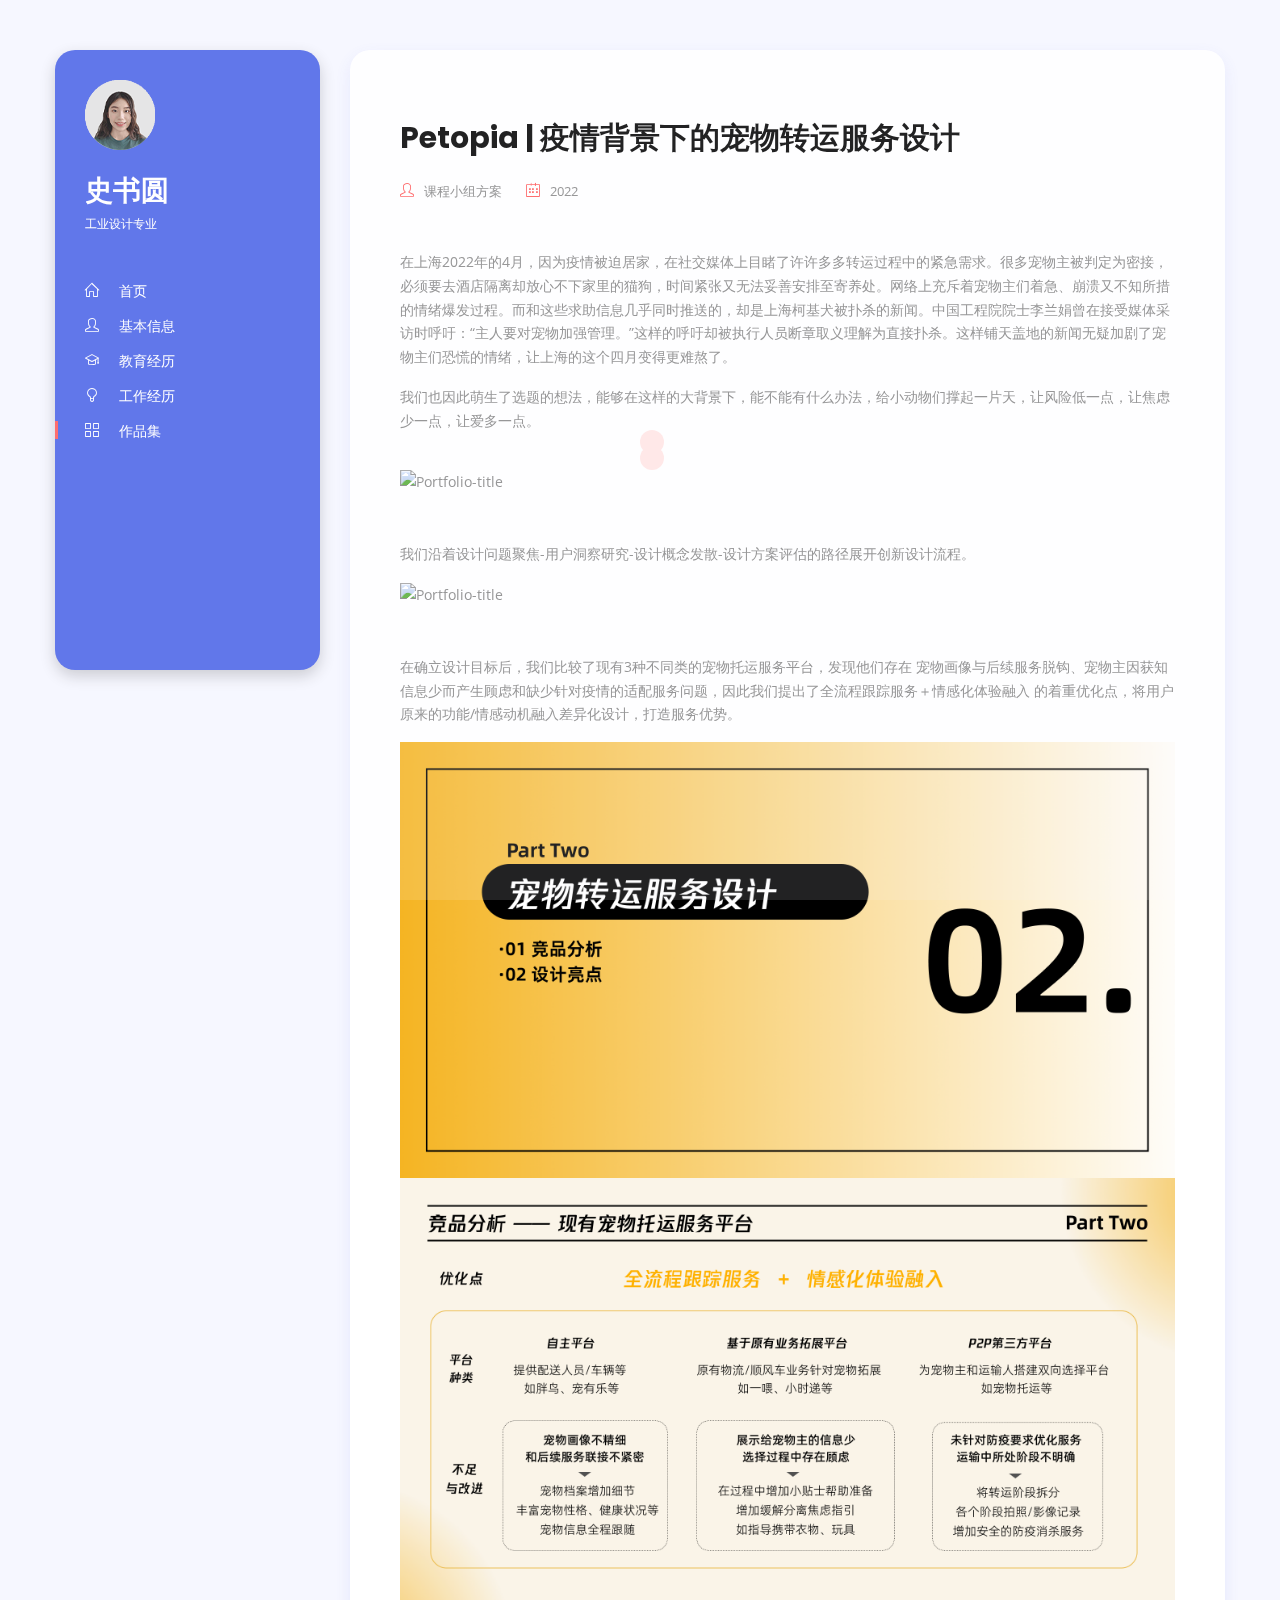
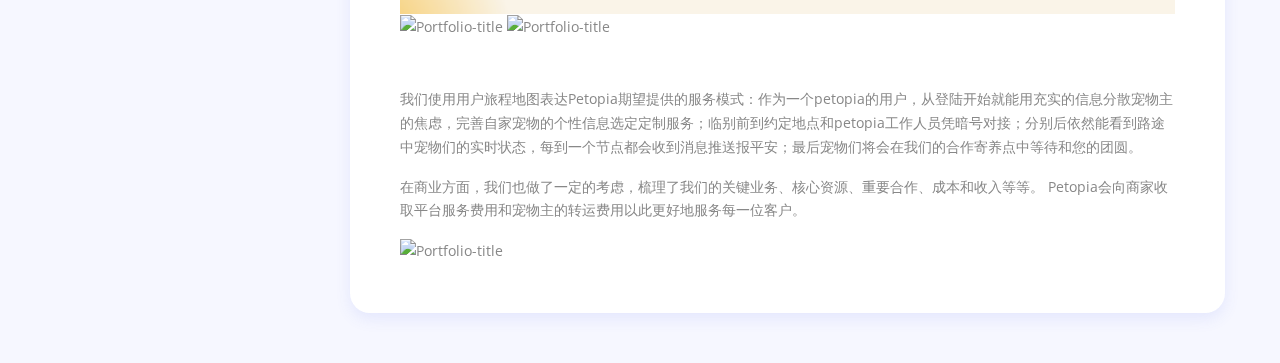
==== work-chongwu.html @ 23da8afb "Add files via upload" ====
<!DOCTYPE html><html lang="en-US"><head><meta http-equiv="Content-Type" content="text/html; charset=UTF-8"><title>Shi Shuyuan - Personal Portfolio</title><meta name="description" content="Bako - Personal Portfolio & Resume HTML Template"><meta name="viewport" content="width=device-width, initial-scale=1, maximum-scale=1"><link rel="shortcut icon" type="image/x-icon" href="images/favicon.png"><!-- STYLESHEETS --><link rel="stylesheet" href="css/bootstrap.min.css" type="text/css" media="all"><link rel="stylesheet" href="css/all.min.css" type="text/css" media="all"><link rel="stylesheet" href="css/simple-line-icons.css" type="text/css" media="all"><link rel="stylesheet" href="css/slick.css" type="text/css" media="all"><link rel="stylesheet" href="css/simplebar.css" type="text/css" media="all"><link rel="stylesheet" href="css/jquery.mCustomScrollbar.min.css" type="text/css" media="all"><link rel="stylesheet" href="css/style.css" type="text/css" media="all"><!--[if lt IE 9]><script src="https://oss.maxcdn.com/html5shiv/3.7.2/html5shiv.min.js"></script><script src="https://oss.maxcdn.com/respond/1.4.2/respond.min.js"></script><![endif]-->
    </head><body><!-- preloader --><div id="preloader"><div class="outer"><div class="spinner"><div class="dot1"></div><div class="dot2"></div></div></div></div>
    
     <!-- site wrapper --><div class="site-wrapper"><!-- mobile header --><div class="mobile-header py-2 px-3 mt-4"><button class="menu-icon mr-2"><span></span><span></span><span></span></button><a href="index.html" class="site-title ml-2 dot">Shi Shuyuan</a></div><!-- header --><header class="left float-left shadow-dark" id="header"><button type="button" class="close" aria-label="Close"><span aria-hidden="true">&times;</span></button><div class="header-inner d-flex align-items-start flex-column"><a href="index.html"><img src="images/logo.png" alt="Bako Doe" /></a><a href="index.html" class="site-title mt-3">史书圆</a><span class="site-slogan">工业设计专业</span><!-- navigation menu --><nav><ul class="vertical-menu scrollspy"><li><a href="index.html#home" ><i class="icon-home"></i>首页</a></li><li><a href="index.html#about"><i class="icon-user"></i>基本信息</a></li><li><a href="index.html#education"><i class="icon-graduation"></i>教育经历</a></li><li><a href="index.html#work"><i class="icon-bulb"></i>工作经历</a></li><li><a href="index.html#works" class="active"><i class="icon-grid"></i>作品集</a></li></ul></nav>
    
    <!-- footer --></div></header><!-- main content area --><main class="content float-right"><!-- single portfolio --><section class="single-portfolio background-white rounded padding-50 shadow-blue mt-0"><h2 class="archive-header">Petopia | 疫情背景下的宠物转运服务设计</h2><!-- portfolio info --><ul class="list-inline portfolio-info mb-0 mt-4"><li class="list-inline-item"><i class="icon-user"></i>课程小组方案</li><li class="list-inline-item"><i class="icon-calendar"></i>2022</li></ul><!-- portfolio content --><div class="portfolio-content mt-5"><p>在上海2022年的4月，因为疫情被迫居家，在社交媒体上目睹了许许多多转运过程中的紧急需求。很多宠物主被判定为密接，必须要去酒店隔离却放心不下家里的猫狗，时间紧张又无法妥善安排至寄养处。网络上充斥着宠物主们着急、崩溃又不知所措的情绪爆发过程。而和这些求助信息几乎同时推送的，却是上海柯基犬被扑杀的新闻。中国工程院院士李兰娟曾在接受媒体采访时呼吁：“主人要对宠物加强管理。”这样的呼吁却被执行人员断章取义理解为直接扑杀。这样铺天盖地的新闻无疑加剧了宠物主们恐慌的情绪，让上海的这个四月变得更难熬了。</p>
<p>我们也因此萌生了选题的想法，能够在这样的大背景下，能不能有什么办法，给小动物们撑起一片天，让风险低一点，让焦虑少一点，让爱多一点。</p></div>
    
    <div class="spacer" data-height="20"></div>
  
    
    <!-- portfolio image --><img src="images/portfolio/chongwu/chongwu1.png" alt="Portfolio-title">
    
    <div class="portfolio-content mt-5"><p>我们沿着设计问题聚焦-用户洞察研究-设计概念发散-设计方案评估的路径展开创新设计流程。</p></div>
    
    
    <img src="images/portfolio/chongwu/chongwu2.png" alt="Portfolio-title">
    
    <div class="portfolio-content mt-5"><p>在确立设计目标后，我们比较了现有3种不同类的宠物托运服务平台，发现他们存在
宠物画像与后续服务脱钩、宠物主因获知信息少而产生顾虑和缺少针对疫情的适配服务问题，因此我们提出了全流程跟踪服务＋情感化体验融入 的着重优化点，将用户原来的功能/情感动机融入差异化设计，打造服务优势。
</p></div>
    <img src="images/portfolio/chongwu/chongwu3.png" alt="Portfolio-title">
    <img src="images/portfolio/chongwu/chongwu4.png" alt="Portfolio-title">
    <img src="images/portfolio/chongwu/chongwu5.png" alt="Portfolio-title">
    
    <div class="portfolio-content mt-5"><p>我们使用用户旅程地图表达Petopia期望提供的服务模式：作为一个petopia的用户，从登陆开始就能用充实的信息分散宠物主的焦虑，完善自家宠物的个性信息选定定制服务；临别前到约定地点和petopia工作人员凭暗号对接；分别后依然能看到路途中宠物们的实时状态，每到一个节点都会收到消息推送报平安；最后宠物们将会在我们的合作寄养点中等待和您的团圆。
</p><p>在商业方面，我们也做了一定的考虑，梳理了我们的关键业务、核心资源、重要合作、成本和收入等等。
Petopia会向商家收取平台服务费用和宠物主的转运费用以此更好地服务每一位客户。</p></div>
    <img src="images/portfolio/chongwu/chongwu6.png" alt="Portfolio-title">

    </section></main></div><!-- Go to top button --><a href="javascript:" id="return-to-top"><i class="fa fa-chevron-up"></i></a><!-- SCRIPTS --><script src="js/jquery-1.12.3.min.js"></script><script src="js/jquery.easing.min.js"></script><script src="js/popper.min.js"></script><script src="js/bootstrap.min.js"></script><script src="js/jquery.waypoints.min.js"></script><script src="js/jquery.counterup.min.js"></script><script src="js/jquery.mCustomScrollbar.concat.min.js"></script><script src="js/isotope.pkgd.min.js"></script><script src="js/infinite-scroll.min.js"></script><script src="js/imagesloaded.pkgd.min.js"></script><script src="js/slick.min.js"></script><script src="js/contact.js"></script><script src="js/validator.js"></script><script src="js/custom.js"></script></body></html>
---- css/simple-line-icons.css ----
@font-face {  font-family: 'simple-line-icons';  src: url('../fonts/Simple-Line-Icons.eot?v=2.4.0');  src: url('../fonts/Simple-Line-Icons.eot?v=2.4.0#iefix') format('embedded-opentype'), url('../fonts/Simple-Line-Icons.woff2?v=2.4.0') format('woff2'), url('../fonts/Simple-Line-Icons.ttf?v=2.4.0') format('truetype'), url('../fonts/Simple-Line-Icons.woff?v=2.4.0') format('woff'), url('../fonts/Simple-Line-Icons.svg?v=2.4.0#simple-line-icons') format('svg');  font-weight: normal;  font-style: normal;}/* Use the following CSS code if you want to have a class per icon. Instead of a list of all class selectors, you can use the generic [class*="icon-"] selector, but it's slower:*/.icon-user,.icon-people,.icon-user-female,.icon-user-follow,.icon-user-following,.icon-user-unfollow,.icon-login,.icon-logout,.icon-emotsmile,.icon-phone,.icon-call-end,.icon-call-in,.icon-call-out,.icon-map,.icon-location-pin,.icon-direction,.icon-directions,.icon-compass,.icon-layers,.icon-menu,.icon-list,.icon-options-vertical,.icon-options,.icon-arrow-down,.icon-arrow-left,.icon-arrow-right,.icon-arrow-up,.icon-arrow-up-circle,.icon-arrow-left-circle,.icon-arrow-right-circle,.icon-arrow-down-circle,.icon-check,.icon-clock,.icon-plus,.icon-minus,.icon-close,.icon-event,.icon-exclamation,.icon-organization,.icon-trophy,.icon-screen-smartphone,.icon-screen-desktop,.icon-plane,.icon-notebook,.icon-mustache,.icon-mouse,.icon-magnet,.icon-energy,.icon-disc,.icon-cursor,.icon-cursor-move,.icon-crop,.icon-chemistry,.icon-speedometer,.icon-shield,.icon-screen-tablet,.icon-magic-wand,.icon-hourglass,.icon-graduation,.icon-ghost,.icon-game-controller,.icon-fire,.icon-eyeglass,.icon-envelope-open,.icon-envelope-letter,.icon-bell,.icon-badge,.icon-anchor,.icon-wallet,.icon-vector,.icon-speech,.icon-puzzle,.icon-printer,.icon-present,.icon-playlist,.icon-pin,.icon-picture,.icon-handbag,.icon-globe-alt,.icon-globe,.icon-folder-alt,.icon-folder,.icon-film,.icon-feed,.icon-drop,.icon-drawer,.icon-docs,.icon-doc,.icon-diamond,.icon-cup,.icon-calculator,.icon-bubbles,.icon-briefcase,.icon-book-open,.icon-basket-loaded,.icon-basket,.icon-bag,.icon-action-undo,.icon-action-redo,.icon-wrench,.icon-umbrella,.icon-trash,.icon-tag,.icon-support,.icon-frame,.icon-size-fullscreen,.icon-size-actual,.icon-shuffle,.icon-share-alt,.icon-share,.icon-rocket,.icon-question,.icon-pie-chart,.icon-pencil,.icon-note,.icon-loop,.icon-home,.icon-grid,.icon-graph,.icon-microphone,.icon-music-tone-alt,.icon-music-tone,.icon-earphones-alt,.icon-earphones,.icon-equalizer,.icon-like,.icon-dislike,.icon-control-start,.icon-control-rewind,.icon-control-play,.icon-control-pause,.icon-control-forward,.icon-control-end,.icon-volume-1,.icon-volume-2,.icon-volume-off,.icon-calendar,.icon-bulb,.icon-chart,.icon-ban,.icon-bubble,.icon-camrecorder,.icon-camera,.icon-cloud-download,.icon-cloud-upload,.icon-envelope,.icon-eye,.icon-flag,.icon-heart,.icon-info,.icon-key,.icon-link,.icon-lock,.icon-lock-open,.icon-magnifier,.icon-magnifier-add,.icon-magnifier-remove,.icon-paper-clip,.icon-paper-plane,.icon-power,.icon-refresh,.icon-reload,.icon-settings,.icon-star,.icon-symbol-female,.icon-symbol-male,.icon-target,.icon-credit-card,.icon-paypal,.icon-social-tumblr,.icon-social-twitter,.icon-social-facebook,.icon-social-instagram,.icon-social-linkedin,.icon-social-pinterest,.icon-social-github,.icon-social-google,.icon-social-reddit,.icon-social-skype,.icon-social-dribbble,.icon-social-behance,.icon-social-foursqare,.icon-social-soundcloud,.icon-social-spotify,.icon-social-stumbleupon,.icon-social-youtube,.icon-social-dropbox,.icon-social-vkontakte,.icon-social-steam {  font-family: 'simple-line-icons';  speak: none;  font-style: normal;  font-weight: normal;  font-variant: normal;  text-transform: none;  line-height: 1;  /* Better Font Rendering =========== */  -webkit-font-smoothing: antialiased;  -moz-osx-font-smoothing: grayscale;}.icon-user:before {  content: "\e005";}.icon-people:before {  content: "\e001";}.icon-user-female:before {  content: "\e000";}.icon-user-follow:before {  content: "\e002";}.icon-user-following:before {  content: "\e003";}.icon-user-unfollow:before {  content: "\e004";}.icon-login:before {  content: "\e066";}.icon-logout:before {  content: "\e065";}.icon-emotsmile:before {  content: "\e021";}.icon-phone:before {  content: "\e600";}.icon-call-end:before {  content: "\e048";}.icon-call-in:before {  content: "\e047";}.icon-call-out:before {  content: "\e046";}.icon-map:before {  content: "\e033";}.icon-location-pin:before {  content: "\e096";}.icon-direction:before {  content: "\e042";}.icon-directions:before {  content: "\e041";}.icon-compass:before {  content: "\e045";}.icon-layers:before {  content: "\e034";}.icon-menu:before {  content: "\e601";}.icon-list:before {  content: "\e067";}.icon-options-vertical:before {  content: "\e602";}.icon-options:before {  content: "\e603";}.icon-arrow-down:before {  content: "\e604";}.icon-arrow-left:before {  content: "\e605";}.icon-arrow-right:before {  content: "\e606";}.icon-arrow-up:before {  content: "\e607";}.icon-arrow-up-circle:before {  content: "\e078";}.icon-arrow-left-circle:before {  content: "\e07a";}.icon-arrow-right-circle:before {  content: "\e079";}.icon-arrow-down-circle:before {  content: "\e07b";}.icon-check:before {  content: "\e080";}.icon-clock:before {  content: "\e081";}.icon-plus:before {  content: "\e095";}.icon-minus:before {  content: "\e615";}.icon-close:before {  content: "\e082";}.icon-event:before {  content: "\e619";}.icon-exclamation:before {  content: "\e617";}.icon-organization:before {  content: "\e616";}.icon-trophy:before {  content: "\e006";}.icon-screen-smartphone:before {  content: "\e010";}.icon-screen-desktop:before {  content: "\e011";}.icon-plane:before {  content: "\e012";}.icon-notebook:before {  content: "\e013";}.icon-mustache:before {  content: "\e014";}.icon-mouse:before {  content: "\e015";}.icon-magnet:before {  content: "\e016";}.icon-energy:before {  content: "\e020";}.icon-disc:before {  content: "\e022";}.icon-cursor:before {  content: "\e06e";}.icon-cursor-move:before {  content: "\e023";}.icon-crop:before {  content: "\e024";}.icon-chemistry:before {  content: "\e026";}.icon-speedometer:before {  content: "\e007";}.icon-shield:before {  content: "\e00e";}.icon-screen-tablet:before {  content: "\e00f";}.icon-magic-wand:before {  content: "\e017";}.icon-hourglass:before {  content: "\e018";}.icon-graduation:before {  content: "\e019";}.icon-ghost:before {  content: "\e01a";}.icon-game-controller:before {  content: "\e01b";}.icon-fire:before {  content: "\e01c";}.icon-eyeglass:before {  content: "\e01d";}.icon-envelope-open:before {  content: "\e01e";}.icon-envelope-letter:before {  content: "\e01f";}.icon-bell:before {  content: "\e027";}.icon-badge:before {  content: "\e028";}.icon-anchor:before {  content: "\e029";}.icon-wallet:before {  content: "\e02a";}.icon-vector:before {  content: "\e02b";}.icon-speech:before {  content: "\e02c";}.icon-puzzle:before {  content: "\e02d";}.icon-printer:before {  content: "\e02e";}.icon-present:before {  content: "\e02f";}.icon-playlist:before {  content: "\e030";}.icon-pin:before {  content: "\e031";}.icon-picture:before {  content: "\e032";}.icon-handbag:before {  content: "\e035";}.icon-globe-alt:before {  content: "\e036";}.icon-globe:before {  content: "\e037";}.icon-folder-alt:before {  content: "\e039";}.icon-folder:before {  content: "\e089";}.icon-film:before {  content: "\e03a";}.icon-feed:before {  content: "\e03b";}.icon-drop:before {  content: "\e03e";}.icon-drawer:before {  content: "\e03f";}.icon-docs:before {  content: "\e040";}.icon-doc:before {  content: "\e085";}.icon-diamond:before {  content: "\e043";}.icon-cup:before {  content: "\e044";}.icon-calculator:before {  content: "\e049";}.icon-bubbles:before {  content: "\e04a";}.icon-briefcase:before {  content: "\e04b";}.icon-book-open:before {  content: "\e04c";}.icon-basket-loaded:before {  content: "\e04d";}.icon-basket:before {  content: "\e04e";}.icon-bag:before {  content: "\e04f";}.icon-action-undo:before {  content: "\e050";}.icon-action-redo:before {  content: "\e051";}.icon-wrench:before {  content: "\e052";}.icon-umbrella:before {  content: "\e053";}.icon-trash:before {  content: "\e054";}.icon-tag:before {  content: "\e055";}.icon-support:before {  content: "\e056";}.icon-frame:before {  content: "\e038";}.icon-size-fullscreen:before {  content: "\e057";}.icon-size-actual:before {  content: "\e058";}.icon-shuffle:before {  content: "\e059";}.icon-share-alt:before {  content: "\e05a";}.icon-share:before {  content: "\e05b";}.icon-rocket:before {  content: "\e05c";}.icon-question:before {  content: "\e05d";}.icon-pie-chart:before {  content: "\e05e";}.icon-pencil:before {  content: "\e05f";}.icon-note:before {  content: "\e060";}.icon-loop:before {  content: "\e064";}.icon-home:before {  content: "\e069";}.icon-grid:before {  content: "\e06a";}.icon-graph:before {  content: "\e06b";}.icon-microphone:before {  content: "\e063";}.icon-music-tone-alt:before {  content: "\e061";}.icon-music-tone:before {  content: "\e062";}.icon-earphones-alt:before {  content: "\e03c";}.icon-earphones:before {  content: "\e03d";}.icon-equalizer:before {  content: "\e06c";}.icon-like:before {  content: "\e068";}.icon-dislike:before {  content: "\e06d";}.icon-control-start:before {  content: "\e06f";}.icon-control-rewind:before {  content: "\e070";}.icon-control-play:before {  content: "\e071";}.icon-control-pause:before {  content: "\e072";}.icon-control-forward:before {  content: "\e073";}.icon-control-end:before {  content: "\e074";}.icon-volume-1:before {  content: "\e09f";}.icon-volume-2:before {  content: "\e0a0";}.icon-volume-off:before {  content: "\e0a1";}.icon-calendar:before {  content: "\e075";}.icon-bulb:before {  content: "\e076";}.icon-chart:before {  content: "\e077";}.icon-ban:before {  content: "\e07c";}.icon-bubble:before {  content: "\e07d";}.icon-camrecorder:before {  content: "\e07e";}.icon-camera:before {  content: "\e07f";}.icon-cloud-download:before {  content: "\e083";}.icon-cloud-upload:before {  content: "\e084";}.icon-envelope:before {  content: "\e086";}.icon-eye:before {  content: "\e087";}.icon-flag:before {  content: "\e088";}.icon-heart:before {  content: "\e08a";}.icon-info:before {  content: "\e08b";}.icon-key:before {  content: "\e08c";}.icon-link:before {  content: "\e08d";}.icon-lock:before {  content: "\e08e";}.icon-lock-open:before {  content: "\e08f";}.icon-magnifier:before {  content: "\e090";}.icon-magnifier-add:before {  content: "\e091";}.icon-magnifier-remove:before {  content: "\e092";}.icon-paper-clip:before {  content: "\e093";}.icon-paper-plane:before {  content: "\e094";}.icon-power:before {  content: "\e097";}.icon-refresh:before {  content: "\e098";}.icon-reload:before {  content: "\e099";}.icon-settings:before {  content: "\e09a";}.icon-star:before {  content: "\e09b";}.icon-symbol-female:before {  content: "\e09c";}.icon-symbol-male:before {  content: "\e09d";}.icon-target:before {  content: "\e09e";}.icon-credit-card:before {  content: "\e025";}.icon-paypal:before {  content: "\e608";}.icon-social-tumblr:before {  content: "\e00a";}.icon-social-twitter:before {  content: "\e009";}.icon-social-facebook:before {  content: "\e00b";}.icon-social-instagram:before {  content: "\e609";}.icon-social-linkedin:before {  content: "\e60a";}.icon-social-pinterest:before {  content: "\e60b";}.icon-social-github:before {  content: "\e60c";}.icon-social-google:before {  content: "\e60d";}.icon-social-reddit:before {  content: "\e60e";}.icon-social-skype:before {  content: "\e60f";}.icon-social-dribbble:before {  content: "\e00d";}.icon-social-behance:before {  content: "\e610";}.icon-social-foursqare:before {  content: "\e611";}.icon-social-soundcloud:before {  content: "\e612";}.icon-social-spotify:before {  content: "\e613";}.icon-social-stumbleupon:before {  content: "\e614";}.icon-social-youtube:before {  content: "\e008";}.icon-social-dropbox:before {  content: "\e00c";}.icon-social-vkontakte:before {  content: "\e618";}.icon-social-steam:before {  content: "\e620";}
---- css/simplebar.css ----
<!DOCTYPE HTML PUBLIC "-//IETF//DTD HTML 2.0//EN"><html><head><title>404 Not Found</title></head><body><h1>Not Found</h1><p>The requested URL was not found on this server.</p><p>Additionally, a 404 Not Founderror was encountered while trying to use an ErrorDocument to handle the request.</p></body></html>
---- css/style.css ----
/*Template Name: BakoVersion: 1.0更多模板请访问：http://www.bootstrapmb.com/[TABLE OF CONTENTS]01. Base02. Typography03. Header04. Skills05. Portfolio06. Clients07. Blog08. Helper09. Buttons10. Preloader11. Bootstrap Elements12. Theme Elements13. Slick Settings14. Responsive Settings*/@import url("https://fonts.googleapis.com/css?family=Poppins:300,300i,400,400i,500,500i,600,600i,700,700i,800,800i,900,900i");@import url("https://fonts.googleapis.com/css?family=Open+Sans:400,400i,600,600i,700,700i&display=swap&subset=cyrillic-ext");/*=================================================================*//*                      BASE                              /*=================================================================*/body {  color: #888;  background-color: #F6F7FF;  font-family: "Open Sans", sans-serif;  font-size: 14px;  line-height: 1.7;  overflow-x: hidden;}img {  max-width: 100%;  height: auto;}.text-center {  text-align: center;}.text-left {  text-align: left;}.text-right {  text-align: right;}.text-dark {  color: #000 !important;}.relative {  position: relative;}.color-white {  color: #FFF;}.color-white h1, .color-white h2, .color-white h3, .color-white h4, .color-white h5, .color-white h6 {  color: #FFF;}.background-blue {  background: #4A63E7;}/*=================================================================*//*                      TYPOGRAPHY                              /*=================================================================*/h1, h2, h3, h4, h5, h6 {  color: #000;  font-family: "Poppins", sans-serif;  font-weight: 700;  margin: 20px 0;}h1 {  font-size: 36px;}h2 {  font-size: 30px;}h3 {  font-size: 24px;}h4 {  font-size: 18px;}a {  color: #000;  outline: 0;  -webkit-transition: all 0.3s ease-in-out;  -moz-transition: all 0.3s ease-in-out;  transition: all 0.3s ease-in-out;}a:hover {  color: #FF5959;  text-decoration: none;}a:focus {  outline: 0;}blockquote {  padding: 20px 20px;  margin: 0 0 20px;  font-size: 16px;  background: #F7F7F7;  border-radius: 10px;}blockquote p {  line-height: 1.6;}/* === Pre === */pre {  display: block;  padding: 9.5px;  margin: 0 0 10px;  font-size: 13px;  line-height: 1.42857143;  color: #333;  word-break: break-all;  word-wrap: break-word;  background-color: #f5f5f5;  border: 1px solid #ccc;  border-radius: 0;}::selection {  color: #FFF;  background: #FF5959;}::-moz-selection {  color: #FFF;  background: #FF5959;}.z-1 {  z-index: 1;}.row {  margin-right: -10px;  margin-left: -10px;}.col, .col-1, .col-10, .col-11, .col-12, .col-2, .col-3, .col-4, .col-5, .col-6, .col-7, .col-8, .col-9, .col-auto, .col-lg, .col-lg-1, .col-lg-10, .col-lg-11, .col-lg-12, .col-lg-2, .col-lg-3, .col-lg-4, .col-lg-5, .col-lg-6, .col-lg-7, .col-lg-8, .col-lg-9, .col-lg-auto, .col-md, .col-md-1, .col-md-10, .col-md-11, .col-md-12, .col-md-2, .col-md-3, .col-md-4, .col-md-5, .col-md-6, .col-md-7, .col-md-8, .col-md-9, .col-md-auto, .col-sm, .col-sm-1, .col-sm-10, .col-sm-11, .col-sm-12, .col-sm-2, .col-sm-3, .col-sm-4, .col-sm-5, .col-sm-6, .col-sm-7, .col-sm-8, .col-sm-9, .col-sm-auto, .col-xl, .col-xl-1, .col-xl-10, .col-xl-11, .col-xl-12, .col-xl-2, .col-xl-3, .col-xl-4, .col-xl-5, .col-xl-6, .col-xl-7, .col-xl-8, .col-xl-9, .col-xl-auto {  padding-right: 10px;  padding-left: 10px;}/*=================================================================*//*                      HEADER                              /*=================================================================*/header.left {  color: #FFF;  background: #4A63E7;  border-radius: 20px;  min-height: 620px;  max-height: 620px;  top: 50px;  overflow: hidden;  position: fixed;  width: 265px;  -webkit-transform: translateX(0);  -moz-transform: translateX(0);  -ms-transform: translateX(0);  -o-transform: translateX(0);  transform: translateX(0);  -webkit-transition: all 0.3s ease-in-out;  -moz-transition: all 0.3s ease-in-out;  transition: all 0.3s ease-in-out;}header.left nav {  margin-top: 40px;}header.left .header-inner {  width: 100%;  top: 0;  bottom: 0;  left: 0;  right: 0;  padding: 30px;  position: absolute;}header.left .mCustomScrollBox {  width: 100%;  overflow: visible;}header.left .mCSB_inside >.mCSB_container {  margin-right: 0;  min-height: 99.91%;  overflow: visible;  -ms-flex-align: start !important;  align-items: flex-start !important;  -ms-flex-direction: column !important;  flex-direction: column !important;  display: -ms-flexbox !important;  display: flex !important;}header.left .mCSB_scrollTools {  top: 20px;  right: -10px;  bottom: 20px;}header.left button.close {  display: none;  outline: none;  padding: 0;  background-color: #FFF;  border: 0;  -webkit-appearance: none;  opacity: 1;  color: #FF5959;  font-weight: 400;  font-size: 16px;  border-radius: 50%;  width: 20px;  height: 20px;  line-height: 22px;  margin-top: 16px;  margin-right: 18px;  position: relative;  z-index: 1;}header a {  color: #FFF;}header a:hover {  color: #FFF;  text-decoration: none;}header .site-title {  display: block;  font-size: 28px;  font-weight: 700;}header .site-title.dot:after {  content: "";  background-color: #FF5959;  border-radius: 50%;  display: inline-block;  margin-left: 5px;  height: 8px;  width: 8px;}header .site-slogan {  font-size: 12px;  text-transform: uppercase;}header .vertical-menu {  font-size: 14px;  font-family: "Poppins", sans-serif;  list-style: none;  padding: 0;  margin: 0;}header .vertical-menu i {  margin-right: 20px;}header .vertical-menu li {  line-height: 2.5;  position: relative;}header .vertical-menu li a {  margin-left: 0;  padding: 0;  -webkit-transition: all 0.3s ease-in-out;  -moz-transition: all 0.3s ease-in-out;  transition: all 0.3s ease-in-out;}header .vertical-menu li a:hover {  margin-left: 5px;}header .vertical-menu li a.active:before {  content: "";  background: #FF5959;  display: block;  height: 18px;  left: -30px;  top: 7px;  position: absolute;  width: 3px;}header .copyright {  font-size: 12px;  opacity: 0.7;}.mobile-header {  background: #4A63E7;  border-radius: 20px;  display: none;  -webkit-transform: translateX(0);  -moz-transform: translateX(0);  -ms-transform: translateX(0);  -o-transform: translateX(0);  transform: translateX(0);  -webkit-transition: all 0.3s ease-in-out;  -moz-transition: all 0.3s ease-in-out;  transition: all 0.3s ease-in-out;}.mobile-header.push {  -webkit-transform: translateX(295px);  -moz-transform: translateX(295px);  -ms-transform: translateX(295px);  -o-transform: translateX(295px);  transform: translateX(295px);}.mobile-header .logo img {  max-height: 40px;  max-width: 40px;}.mobile-header .site-title {  vertical-align: middle;  font-size: 24px;  font-weight: 700;}.mobile-header .site-title.dot:after {  content: "";  background-color: #FF5959;  border-radius: 50%;  display: inline-block;  margin-left: 5px;  height: 6px;  width: 6px;}.mobile-header button.menu-icon {  cursor: pointer;  background: transparent;  border: 0;  outline: none;  vertical-align: middle;  padding: 0;}.mobile-header button.menu-icon span {  background: #FFF;  border-radius: 10px;  display: block;  height: 4px;  width: 25px;}.mobile-header button.menu-icon span:nth-child(2) {  margin-top: 4px;  margin-bottom: 4px;}.mobile-header a {  color: #FFF;}.mobile-header a:hover {  text-decoration: none;}.site-wrapper {  width: 1170px;  margin-left: auto;  margin-right: auto;}main.content {  margin-top: 50px;  margin-bottom: 50px;  width: 875px;  -webkit-transform: translateX(0);  -moz-transform: translateX(0);  -ms-transform: translateX(0);  -o-transform: translateX(0);  transform: translateX(0);  -webkit-transition: all 0.3s ease-in-out;  -moz-transition: all 0.3s ease-in-out;  transition: all 0.3s ease-in-out;}main.content.push {  -webkit-transform: translateX(295px);  -moz-transform: translateX(295px);  -ms-transform: translateX(295px);  -o-transform: translateX(295px);  transform: translateX(295px);}.hero {  height: 620px;  margin-top: 0;}.hero .cta {  color: #FFF;  max-width: 600px;  z-index: 1;}.hero .cta h1 {  color: #FFF;  font-size: 60px;  line-height: 0.7;}.hero .cta h1 .dot:after {  content: "";  background-color: #FF5959;  border-radius: 50%;  display: inline-block;  margin-left: 5px;  height: 13px;  width: 13px;}.hero .cta p {  font-size: 16px;  line-height: 1.8;}section {  border-radius: 20px;  position: relative;  overflow: hidden;  margin-top: 50px;}section.white-bg {  background: #FFF;}section.padding {  padding: 80px 50px;}section.padding-50 {  padding: 50px;}section.padding-60 {  padding: 60px 50px;}.section-title {  margin: 0;}.section-title:after {  content: "";  background: #FF5959;  border-radius: 25px;  display: block;  height: 5px;  margin-top: 14px;  width: 30px;}/*=================================================================*//*                      SKILLS                              /*=================================================================*/.skill-item .skill-info span {  font-size: 14px;}.skill-item h4 {  font-size: 14px;  text-transform: uppercase;}.fact-item h2 {  font-size: 36px;  margin: 12px 0 7px;}.fact-item span {  font-size: 14px;}.service-item {  border: solid 1px #EFEFEF;  border-radius: 10px;  padding: 30px 20px;  -webkit-transition: all 0.3s ease-in-out;  -moz-transition: all 0.3s ease-in-out;  transition: all 0.3s ease-in-out;}.service-item h4, .service-item i {  -webkit-transition: all 0.3s ease-in-out;  -moz-transition: all 0.3s ease-in-out;  transition: all 0.3s ease-in-out;}.service-item:hover {  border-color: #FF5959;  background: #FF5959;  color: #FFF;  -webkit-box-shadow: 0px 6px 15px 0px rgba(0, 0, 0, 0.15);  -moz-box-shadow: 0px 6px 15px 0px rgba(0, 0, 0, 0.15);  box-shadow: 0px 6px 15px 0px rgba(0, 0, 0, 0.15);}.service-item:hover h4, .service-item:hover i {  color: #FFF;}.timeline {  position: relative;  padding: 70px 0;}.timeline-line {  position: absolute;  top: 0px;  left: calc(20% + 2px);  bottom: 0px;  width: 1px;  background: #FF5959;}.timeline-line::before, .timeline-line::after {  content: "";  display: block;  border-radius: 100%;  background: #FF5959;  position: absolute;  left: -3px;  height: 7px;  width: 7px;}.timeline-line::before {  top: 0;}.timeline-line::after {  bottom: 0;}.timeline:after {  content: "";  display: table;  clear: both;}.entry {  clear: both;  position: relative;}.entry:last-of-type .body {  margin-bottom: 0;}.entry .title {  float: left;  width: 20%;  position: relative;}.entry .title:before {  content: "";  position: absolute;  width: 8px;  height: 8px;  border: 1px solid #FF5959;  background-color: #fff;  border-radius: 100%;  padding: 4.5px;  top: 15%;  right: -8px;  z-index: 1;}.entry .body {  margin: 0 0 6em;  float: right;  width: 80%;  padding-left: 60px;}.entry .body p {  margin-bottom: 0;}/*=================================================================*//*                      PORTFOLIO                              /*=================================================================*/.portfolio-wrapper [class*=col-] {  margin-top: 10px;  margin-bottom: 10px;}.pf-filter-wrapper {  display: none;}.portfolio-item {  position: relative;  overflow: hidden;  border-radius: 10px;  -webkit-transition: all 0.3s ease-in-out;  -moz-transition: all 0.3s ease-in-out;  transition: all 0.3s ease-in-out;}.portfolio-item .thumb {  overflow: hidden;}.portfolio-item .thumb img {  -webkit-transform: scale(1);  -moz-transform: scale(1);  -ms-transform: scale(1);  -o-transform: scale(1);  transform: scale(1);  -webkit-transition: all 0.3s ease-in-out;  -moz-transition: all 0.3s ease-in-out;  transition: all 0.3s ease-in-out;}.portfolio-item .details {  color: #FFF;  position: absolute;  padding: 0 25px;  top: 25px;  width: 100%;  z-index: 1;}.portfolio-item .details h4 {  color: #FFF;  margin: 0 0 4px;  opacity: 0;  transform: translateY(30px);  transition: all cubic-bezier(0.075, 0.82, 0.165, 1) 1s;}.portfolio-item .details span {  font-size: 12px;  opacity: 0;  display: block;  transform: translateY(40px);  transition: all cubic-bezier(0.075, 0.82, 0.165, 1) 1s;}.portfolio-item .plus-icon {  color: #FF5959;  background: #FFF;  border-radius: 100%;  position: absolute;  font-size: 16px;  left: 25px;  bottom: 25px;  opacity: 0;  line-height: 32px;  text-align: center;  height: 30px;  width: 30px;  z-index: 1;  -webkit-transition: all 0.3s ease-in-out;  -moz-transition: all 0.3s ease-in-out;  transition: all 0.3s ease-in-out;}.portfolio-item .mask {  background: #FF5959;  position: absolute;  left: 0;  top: 0;  opacity: 0;  height: 100%;  width: 100%;  -webkit-transition: all 0.3s ease-in-out;  -moz-transition: all 0.3s ease-in-out;  transition: all 0.3s ease-in-out;}.portfolio-item:hover {  -webkit-box-shadow: 0px 6px 15px 0px rgba(0, 0, 0, 0.15);  -moz-box-shadow: 0px 6px 15px 0px rgba(0, 0, 0, 0.15);  box-shadow: 0px 6px 15px 0px rgba(0, 0, 0, 0.15);}.portfolio-item:hover .mask {  opacity: 0.9;}.portfolio-item:hover img {  -webkit-transform: scale(1);  -moz-transform: scale(1);  -ms-transform: scale(1);  -o-transform: scale(1);  transform: scale(1.1);}.portfolio-item:hover .details h4, .portfolio-item:hover .details span {  opacity: 1;  transform: translateY(0);}.portfolio-item:hover .plus-icon {  opacity: 1;}.load-more i {  display: none;}.portfolio-info {  color: #888;  font-size: 13px;}.portfolio-info li:not(:last-child) {  margin-right: 1.5rem;}.portfolio-info i {  color: #FF5959;  font-size: 14px;  margin-right: 10px;}.portfolio-filter {  margin-bottom: 25px;}.portfolio-filter li {  color: #888;  cursor: pointer;  font-size: 14px;  font-weight: 400;  position: relative;}.portfolio-filter li:hover {  color: #000;}.portfolio-filter li:hover:after {  height: 7px;}.portfolio-filter li.current {  background: #FF5959;  color: #FFF;  padding: 6px 14px 4px;  border-radius: 30px;}.portfolio-filter li:not(:last-child) {  margin-right: 1.5rem;}.price-item {  border: solid 1px #EFEFEF;  border-radius: 10px;  padding: 30px 0;}.price-item i {  background: #FFF;  font-size: 24px;  color: #FF5959;  display: block;  border-radius: 50%;  border: solid 1px #EFEFEF;  height: 55px;  line-height: 55px;  left: 50%;  top: -27.5px;  position: absolute;  text-align: center;  width: 55px;  -webkit-transform: translateX(-50%);  -moz-transform: translateX(-50%);  -ms-transform: translateX(-50%);  -o-transform: translateX(-50%);  transform: translateX(-50%);}.price-item .price-icon + .plan {  margin-top: 25px;}.price-item .plan {  font-size: 12px;  color: #FFF;  background: #FF5959;  border-radius: 25px;  display: inline-block;  padding: 1px 9px;}.price-item .price {  font-size: 36px;  margin: 25px 0;}.price-item .price em {  font-size: 18px;  font-style: normal;  vertical-align: super;  margin-right: 4px;}.price-item .price span {  color: #888;  font-size: 12px;  font-weight: 400;}.price-item ul {  list-style: none;  padding-left: 0;  margin: -8px 0;}.price-item ul li {  line-height: 30px;}.price-item .btn {  margin-top: 30px;}.price-item.recommended {  color: #FFF;  background: #4A63E7;}.price-item.recommended .price {  color: #FFF;}.price-item.recommended .price span {  color: #FFF;}.testimonial-item {  border: solid 1px #EFEFEF;  border-radius: 10px;  padding: 30px 25px;}.testimonial-item .symbol {  font-weight: bold;  color: #FF5959;  font-size: 12px;  margin-bottom: 20px;  display: block;}.testimonial-item p {  margin-bottom: 0;}.testimonial-item .testimonial-details {  margin-top: 25px;}.testimonial-item .testimonial-details .thumb {  display: inline-block;  border-radius: 100%;  overflow: hidden;  height: 40px;  vertical-align: middle;  width: 40px;}.testimonial-item .testimonial-details .info {  display: inline-block;  margin-left: 20px;  vertical-align: middle;}.testimonial-item .testimonial-details .info h4 {  margin: 0;}.testimonial-item .testimonial-details .info span {  font-size: 11px;  text-transform: uppercase;  letter-spacing: 0.4px;}/*=================================================================*//*                      CLIENTS                              /*=================================================================*/.client-item {  min-height: 60px;  position: relative;}.client-item .inner {  text-align: center;  position: absolute;  left: 0;  top: 50%;  -webkit-transform: translateY(-50%);  -ms-transform: translateY(-50%);  transform: translateY(-50%);  width: 100%;}.client-item img {  display: inline-block;}/*=================================================================*//*                      BLOG                              /*=================================================================*/.blog-item .thumb {  border-radius: 10px;  position: relative;  overflow: hidden;  -webkit-transition: all 0.3s ease-in-out;  -moz-transition: all 0.3s ease-in-out;  transition: all 0.3s ease-in-out;}.blog-item .thumb img {  -webkit-transform: scale(1);  -ms-transform: scale(1);  transform: scale(1);  -webkit-transition: all 0.3s ease-in-out;  -moz-transition: all 0.3s ease-in-out;  transition: all 0.3s ease-in-out;}.blog-item .thumb:hover {  -webkit-box-shadow: 0px 6px 15px 0px rgba(0, 0, 0, 0.15);  -moz-box-shadow: 0px 6px 15px 0px rgba(0, 0, 0, 0.15);  box-shadow: 0px 6px 15px 0px rgba(0, 0, 0, 0.15);}.blog-item .thumb:hover img {  -webkit-transform: scale(1.1);  -ms-transform: scale(1.1);  transform: scale(1.1);}.blog-item .category {  border-radius: 50px;  background: #FF5959;  color: #FFF;  font-size: 12px;  padding: 1px 8px;  position: absolute;  left: 20px;  top: 20px;  z-index: 1;}.blog-item .meta {  color: #ADADAD;  font-size: 12px;}.blog-item .meta li:not(:last-child) {  margin-right: 1rem;}.blog-item .meta li:after {  content: "";  background: #FF5959;  border-radius: 100%;  display: inline-block;  height: 3px;  margin-left: 1rem;  vertical-align: middle;  width: 3px;}.blog-item .meta li:last-child::after {  display: none;}.contact-info i {  font-size: 24px;  color: #FF5959;  float: left;}.contact-info .details {  margin-left: 40px;}.contact-info .details h5 {  font-size: 16px;  margin: 0 0 5px;}/*=================================================================*//*                      HELPER                              /*=================================================================*/.overlay {  border-radius: 20px;  background: #4A63E7;  left: 0;  top: 0;  opacity: 0.9;  height: 100%;  position: absolute;  width: 100%;}.icon-circle {  font-size: 24px;  color: #FFF;  display: inline-block;  background: #FF5959;  border-radius: 50%;  height: 50px;  line-height: 50px;  text-align: center;  width: 50px;}.icon-simple {  color: #FF5959;  font-size: 24px;}#infscr-loading {  position: absolute;  left: 50%;  margin-left: -15px;  bottom: 10px;}#infscr-loading img {  display: none;}.shadow-blue {  -webkit-box-shadow: 0px 6px 15px 0px rgba(74, 99, 231, 0.1);  -moz-box-shadow: 0px 6px 15px 0px rgba(74, 99, 231, 0.1);  box-shadow: 0px 6px 15px 0px rgba(74, 99, 231, 0.1);}.shadow-dark {  -webkit-box-shadow: 0px 6px 15px 0px rgba(0, 0, 0, 0.2);  -moz-box-shadow: 0px 6px 15px 0px rgba(0, 0, 0, 0.2);  box-shadow: 0px 6px 15px 0px rgba(0, 0, 0, 0.2);}.parallax {  background-size: cover;  background-attachment: fixed;}/*=================================================================*//*                     BUTTONS/*=================================================================*/.btn {  border-radius: 100px;  font-family: "Poppins", sans-serif;  font-size: 14px;  font-weight: 400;  overflow: hidden;  padding: 8.5px 20px;  position: relative;  -webkit-transform: translateY(0);  -moz-transform: translateY(0);  -ms-transform: translateY(0);  -o-transform: translateY(0);  transform: translateY(0);  -webkit-transition: all 0.3s ease-in-out;  -moz-transition: all 0.3s ease-in-out;  transition: all 0.3s ease-in-out;}.btn i {  margin-right: 10px;  vertical-align: middle;}.btn:focus {  outline: 0;  box-shadow: none;}.btn-default {  color: #FFF;  background: #FF5959;}.btn-default:hover {  background: #4A63E7;  color: #FFF;  -webkit-transform: translateY(-3px);  -moz-transform: translateY(-3px);  -ms-transform: translateY(-3px);  -o-transform: translateY(-3px);  transform: translateY(-3px);  -webkit-box-shadow: 0px 8px 15px 0px rgba(0, 0, 0, 0.2);  -moz-box-shadow: 0px 8px 15px 0px rgba(0, 0, 0, 0.2);  box-shadow: 0px 8px 15px 0px rgba(0, 0, 0, 0.2);}.btn-alt {  color: #FFF;  background: #4A63E7;}.btn-alt:hover {  color: #FFF;  background: #FF5959;  -webkit-transform: translateY(-3px);  -moz-transform: translateY(-3px);  -ms-transform: translateY(-3px);  -o-transform: translateY(-3px);  transform: translateY(-3px);  -webkit-box-shadow: 0px 8px 15px 0px rgba(0, 0, 0, 0.2);  -moz-box-shadow: 0px 8px 15px 0px rgba(0, 0, 0, 0.2);  box-shadow: 0px 8px 15px 0px rgba(0, 0, 0, 0.2);}.btn-border {  color: #FFF;  background: #4A63E7;}.btn-border:hover {  color: #FFF;  background: #000;}.btn-border-light {  color: #FFF;  border: solid 1px #FFF;  background: transparent;}.btn-border-light:hover {  color: #000;  background: #FFF;  -webkit-transform: translateY(-3px);  -moz-transform: translateY(-3px);  -ms-transform: translateY(-3px);  -o-transform: translateY(-3px);  transform: translateY(-3px);  -webkit-box-shadow: 0px 8px 15px 0px rgba(0, 0, 0, 0.2);  -moz-box-shadow: 0px 8px 15px 0px rgba(0, 0, 0, 0.2);  box-shadow: 0px 8px 15px 0px rgba(0, 0, 0, 0.2);}.btn-full {  text-align: center;  width: 100%;}.btn-group-lg >.btn, .btn-lg {  padding: 12px 26px;  font-size: 16px;}.btn-sm {  padding: 17px 16px;  font-size: 12px;  line-height: 0;}.btn-xs {  padding: 12px 10px;  font-size: 12px;  line-height: 0;}/*=================================================================*//*                     PRELOADER/*=================================================================*/#preloader {  background: #F6F7FF;  height: 100%;  position: fixed;  width: 100%;  z-index: 5;}#preloader .outer {  position: absolute;  top: 50%;  left: 50%;  transform: translate(-50%, -50%);}.spinner {  margin: 100px auto;  width: 40px;  height: 40px;  position: relative;  text-align: center;  -webkit-animation: sk-rotate 2s infinite linear;  animation: sk-rotate 2s infinite linear;}.dot1, .dot2 {  width: 60%;  height: 60%;  display: inline-block;  position: absolute;  top: 0;  background-color: #FF5959;  border-radius: 100%;  -webkit-animation: sk-bounce 2s infinite ease-in-out;  animation: sk-bounce 2s infinite ease-in-out;}.dot2 {  top: auto;  bottom: 0;  -webkit-animation-delay: -1s;  animation-delay: -1s;}@-webkit-keyframes sk-rotate {  100% {    -webkit-transform: rotate(360deg);  }}@keyframes sk-rotate {  100% {    transform: rotate(360deg);    -webkit-transform: rotate(360deg);  }}@-webkit-keyframes sk-bounce {  0%, 100% {    -webkit-transform: scale(0);  }  50% {    -webkit-transform: scale(1);  }}@keyframes sk-bounce {  0%, 100% {    transform: scale(0);    -webkit-transform: scale(0);  }  50% {    transform: scale(1);    -webkit-transform: scale(1);  }}/*=================================================================*//*                     BOOTSTRAP ELEMENTS/*=================================================================*/.breadcrumb {  font-size: 14px;  padding: 0;  margin-bottom: 0;  list-style: none;  background-color: transparent;  border-radius: 0;}.breadcrumb >.active {  color: #9c9c9c;}/* === Form Control === */.form-control {  display: block;  border-radius: 25px;  width: 100%;  height: 40px;  padding: 10px 24px;  font-size: 13px;  font-weight: 400;  line-height: 1.6;  color: #333;  background-color: #FFF;  background-image: none;  border: solid 1px #E3E3E3;  -webkit-box-shadow: none;  box-shadow: none;}.form-control:focus {  border-color: #FF5959;  outline: 0;  -webkit-box-shadow: none;  box-shadow: none;}.form-control::-webkit-input-placeholder {  /* Edge */  color: #999;}.form-control:-ms-input-placeholder {  /* Internet Explorer 10-11 */  color: #999;}.form-control::placeholder {  color: #999;}.form-group {  margin-bottom: 20px;}.input-group-addon {  padding: 0;  font-size: 14px;  font-weight: 400;  line-height: 1;  color: #555;  text-align: center;  background-color: transparent;  border: 0;  border-radius: 0;}/* === Alert === */.alert {  padding: 15px;  margin-bottom: 20px;  border: 1px solid transparent;  border-radius: 15px;}.alert-dismissable .close, .alert-dismissible .close {  position: relative;  top: 0;  right: 0;  color: inherit;}/* === Pagination === */.pagination {  display: inline-block;  padding-left: 0;  margin: 0;  border-radius: 4px;}.pagination >li:first-child >a, .pagination >li:first-child >span {  margin-left: 0;  border-radius: 50%;}.pagination >li:last-child >a, .pagination >li:last-child >span {  border-radius: 50%;}.pagination >.active >a, .pagination >.active >a:focus, .pagination >.active >a:hover, .pagination >.active >span, .pagination >.active >span:focus, .pagination >.active >span:hover {  z-index: 3;  color: #fff;  cursor: default;  background-color: #000;  border-color: transparent;}.pagination >li >a, .pagination >li >span {  position: relative;  float: left;  font-weight: 400;  height: 46px;  line-height: 32px !important;  margin-left: 11px;  line-height: 1.42857143;  color: #1a1a1a;  text-decoration: none;  background-color: #fff;  border: 1px solid #EEE;  border-radius: 50%;  width: 46px;  text-align: center;  -webkit-transition: all 0.3s ease-in-out;  -moz-transition: all 0.3s ease-in-out;  transition: all 0.3s ease-in-out;}.pagination >li >a:focus, .pagination >li >a:hover, .pagination >li >span:focus, .pagination >li >span:hover {  z-index: 2;  color: #FFF;  background-color: #000;  border-color: transparent;}/* === Progress Bar === */.progress {  height: 3px;  margin-bottom: 0;  overflow: hidden;  background-color: #EBEBEB;  border-radius: 0;  -webkit-box-shadow: none;  box-shadow: none;}.progress-bar {  float: left;  width: 0;  height: 100%;  font-size: 12px;  line-height: 3px;  color: #fff;  text-align: center;  background-color: #FF5959;  -webkit-box-shadow: none;  box-shadow: none;  -webkit-transition: width 0.6s ease;  -o-transition: width 0.6s ease;  transition: width 0.6s ease;}/*=================================================================*//*                      THEME ELEMENTS/*=================================================================*/.social-icons li:not(:last-child) {  margin-right: 0.3rem;}.social-icons li a {  color: #FFF;  background: #FF5959;  border-radius: 50%;  display: block;  height: 30px;  line-height: 32px;  text-align: center;  width: 30px;}.social-icons li a:hover {  color: #FF5959;  background: #FFF;}/* === Go to Top === */#return-to-top {  position: fixed;  bottom: 20px;  right: 20px;  background: #000;  background: rgba(0, 0, 0, 0.3);  width: 40px;  height: 40px;  display: block;  text-decoration: none;  -webkit-border-radius: 50%;  -moz-border-radius: 50%;  border-radius: 50%;  display: none;  z-index: 4;  -webkit-transition: all 0.1s ease-in-out;  -moz-transition: all 0.1s ease-in-out;  transition: all 0.1s ease-in-out;}#return-to-top i {  color: #fff;  margin: 0;  position: relative;  left: 14px;  top: 9px;  font-size: 14px;  -webkit-transform: translateY(0px);  -moz-transform: translateY(0px);  -ms-transform: translateY(0px);  transform: translateY(0px);  -webkit-transition: all 0.1s ease-in-out;  -moz-transition: all 0.1s ease-in-out;  transition: all 0.1s ease-in-out;}#return-to-top:hover {  background: #FF5959;}.videoWrapper {  position: relative;  padding-bottom: 56.25%;  /* 16:9 */  padding-top: 0;  height: 0;}.videoWrapper iframe {  position: absolute;  top: 0;  left: 0;  width: 100%;  height: 100%;}.rounded {  border-radius: 20px !important;}.background-white {  background: #FFF;}/*=================================================================*//*                      SLICK SETTINGS/*=================================================================*/.slick-slide {  height: auto;  outline: none;}.slick-next, .slick-prev {  width: 40px;  height: 40px;  line-height: 40px;  text-align: center;  background: #000;  border-radius: 0;  top: calc(50% - 40px);  z-index: 1;  -webkit-transform: translateX(0px);  -moz-transform: translateX(0px);  -ms-transform: translateX(0px);  transform: translateX(0px);}.slick-next:hover, .slick-next:focus, .slick-prev:hover, .slick-prev:focus {  background: #000;}.slick-prev {  left: 0;}.slick-prev:hover {  background: #000;}.slick-next {  right: 0;}.slick-next:hover {  background: #000;}.slick-next:before, .slick-next:after {  left: 20px;}.slick-prev:before, .slick-prev:after {  left: 17px;}.slick-prev:before {  content: "";  background: #FFF;  display: block;  width: 1px;  height: 14px;  top: 8px;  position: absolute;  -ms-transform: rotate(45deg);  /* IE 9 */  -webkit-transform: rotate(45deg);  /* Chrome, Safari, Opera */  transform: rotate(45deg);}.slick-prev:after {  content: "";  background: #FFF;  display: block;  width: 1px;  height: 14px;  position: absolute;  top: 17px;  -ms-transform: rotate(135deg);  /* IE 9 */  -webkit-transform: rotate(135deg);  /* Chrome, Safari, Opera */  transform: rotate(135deg);}.slick-next:before {  content: "";  background: #FFF;  display: block;  width: 1px;  height: 14px;  top: 8px;  position: absolute;  -ms-transform: rotate(-45deg);  /* IE 9 */  -webkit-transform: rotate(-45deg);  /* Chrome, Safari, Opera */  transform: rotate(-45deg);}.slick-next:after {  content: "";  background: #FFF;  display: block;  width: 1px;  height: 14px;  position: absolute;  top: 17px;  -ms-transform: rotate(45deg);  /* IE 9 */  -webkit-transform: rotate(45deg);  /* Chrome, Safari, Opera */  transform: rotate(45deg);}.slick-dotted.slick-slider {  margin-bottom: 0;}.slick-dots {  bottom: 0;  margin-top: 20px;  position: relative;}.slick-dots li {  width: 7px;  height: 7px;  margin: 0 3px;}.slick-dots li.slick-active {  width: 7px;  height: 7px;}.slick-dots li button {  width: 7px;  height: 7px;  padding: 0;}.slick-dots li.slick-active button:before {  background: #FF5959;  opacity: 1;  height: 7px;  width: 7px;}.slick-dots li button:before {  content: "";  background: #E3E3E3;  opacity: 1;  border-radius: 100%;  height: 7px;  width: 7px;}.slick-dots li button:hover:before, .slick-dots li button:focus:before {  opacity: 1;  background: #FF5959;}/*=================================================================*//*                      RESPONSIVE SETTINGS/*=================================================================*/@media (max-width: 1200px) and (min-width: 991px) {  .site-wrapper {    max-width: 970px;  }  main.content {    width: 675px;  }}@media only screen and (max-width: 991px) {  .site-wrapper {    width: 100%;    padding-left: 15px;    padding-right: 15px;  }  header.left {    top: 25px;    float: none !important;    -webkit-transform: translateX(-380px);    -moz-transform: translateX(-380px);    -ms-transform: translateX(-380px);    -o-transform: translateX(-380px);    transform: translateX(-380px);  }  header.left.open {    -webkit-transform: translateX(0);    -moz-transform: translateX(0);    -ms-transform: translateX(0);    -o-transform: translateX(0);    transform: translateX(0);  }  header.left button.close {    display: block;  }  .mobile-header {    display: block;  }  main.content {    margin-top: 20px;    float: none !important;    width: 100%;  }}@media only screen and (max-width: 767px) {  .hero .cta h1 {    font-size: 48px;    line-height: 1.2;  }  .hero .cta h1 .dot {    display: none;  }  .hero .cta p {    font-size: 15px;    margin-bottom: 25px !important;  }  .hero {    height: auto;    margin-top: 0;    padding: 60px 30px;  }  .fact-item {    margin: 20px 0;  }  .blog-item {    margin: 15px 0;  }}@media only screen and (max-width: 515px) {  .pf-filter-wrapper {    display: block;  }  .portfolio-filter {    display: none;  }  .hero .cta h1 {    font-size: 36px;  }}@media only screen and (max-height: 610px) {  header.left {    height: calc(100vh - 50px);    min-height: calc(100vh - 50px);    max-height: calc(100vh - 50px);  }  header.left .footer {    margin-top: 50px !important;  }}/*# sourceMappingURL=style.css.map */
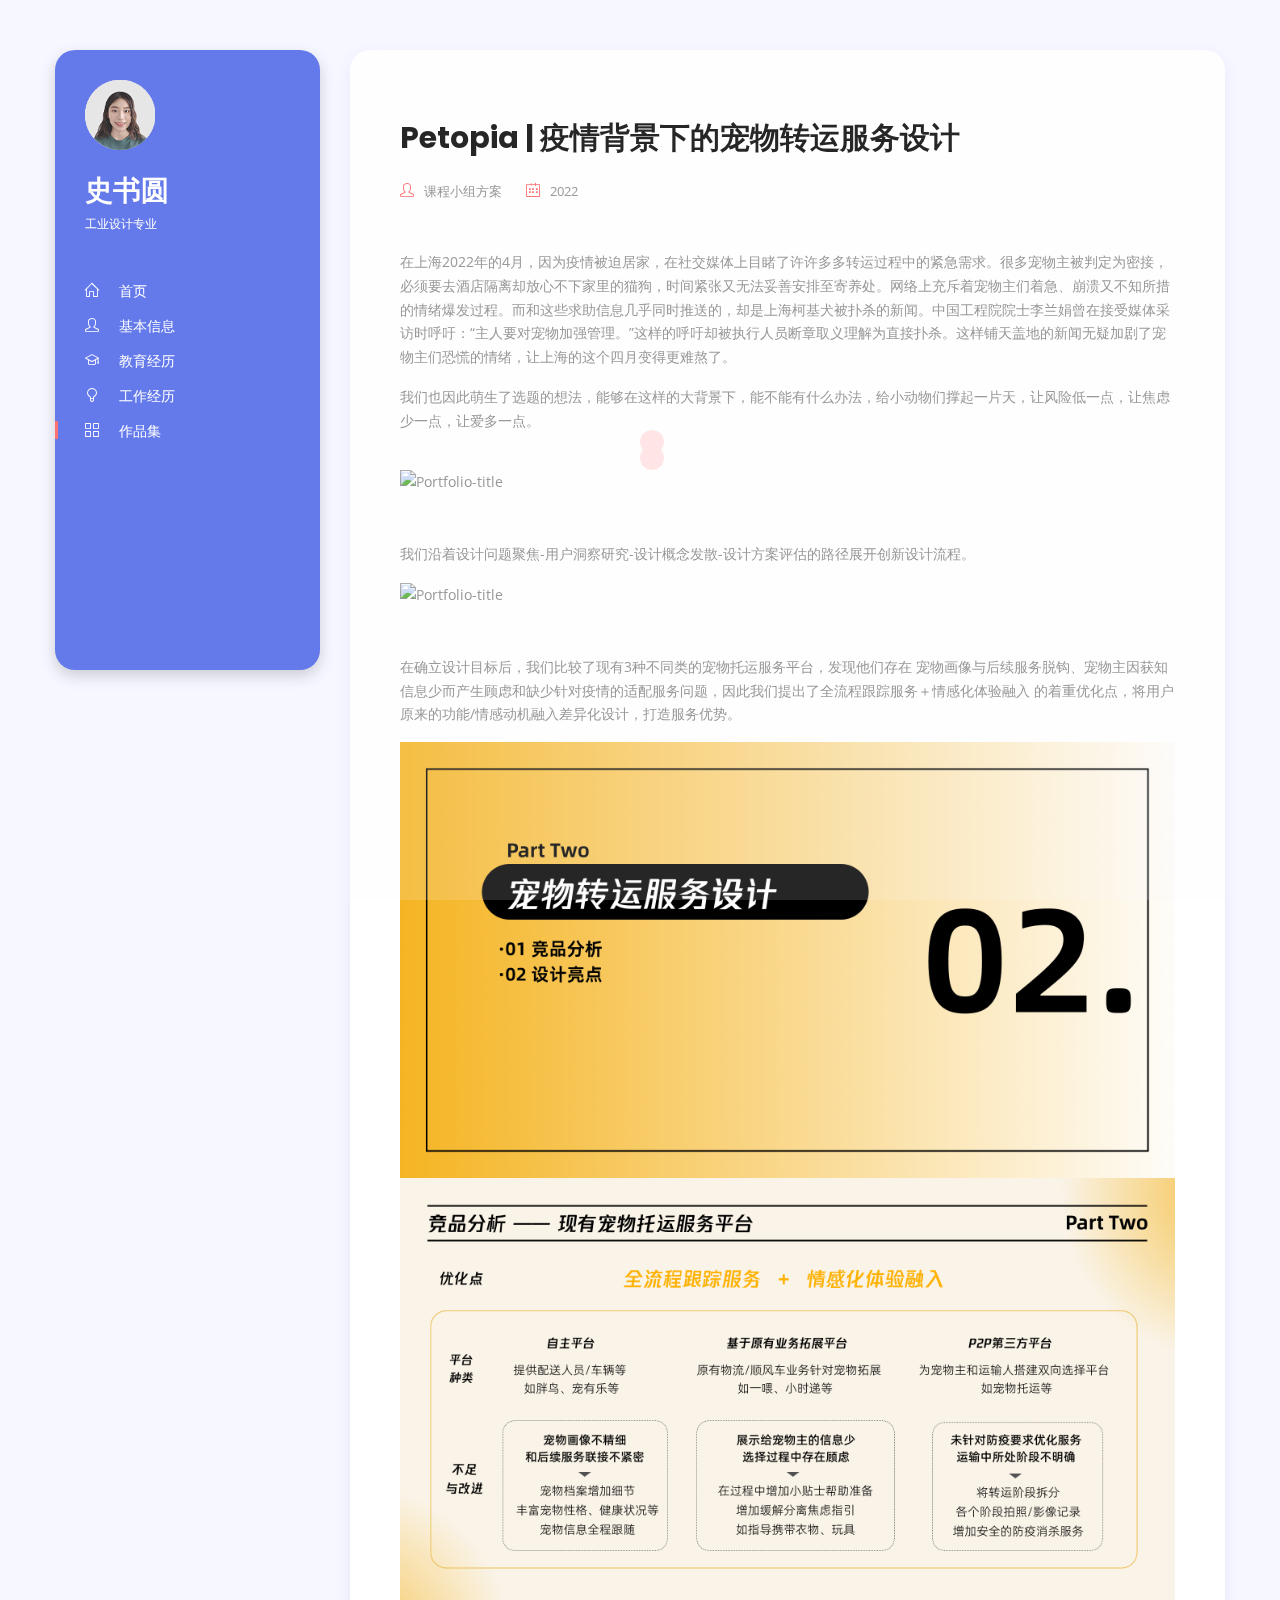
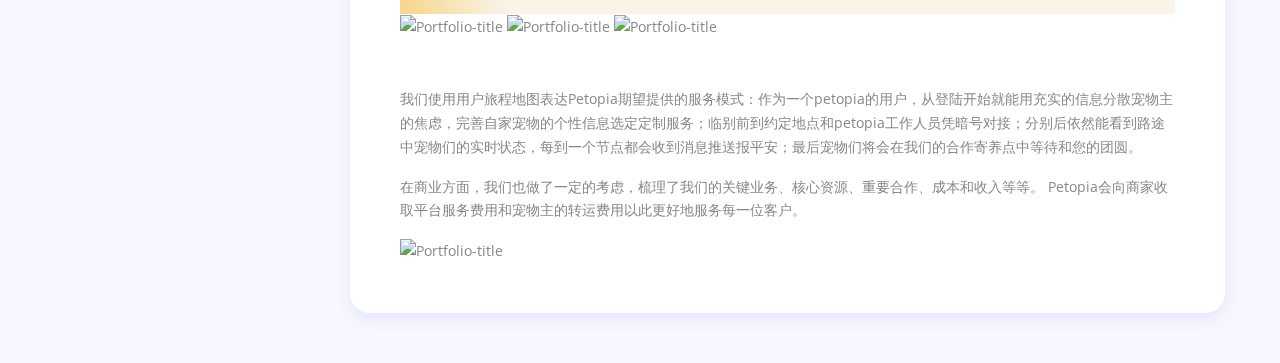
==== commit 78bb9aaf: "petopia" ====
--- a/work-chongwu.html
+++ b/work-chongwu.html
@@ -22,10 +22,10 @@
     <img src="images/portfolio/chongwu/chongwu3.png" alt="Portfolio-title">
     <img src="images/portfolio/chongwu/chongwu4.png" alt="Portfolio-title">
     <img src="images/portfolio/chongwu/chongwu5.png" alt="Portfolio-title">
-    
+    <img src="images/portfolio/chongwu/chongwu6.png" alt="Portfolio-title">
     <div class="portfolio-content mt-5"><p>我们使用用户旅程地图表达Petopia期望提供的服务模式：作为一个petopia的用户，从登陆开始就能用充实的信息分散宠物主的焦虑，完善自家宠物的个性信息选定定制服务；临别前到约定地点和petopia工作人员凭暗号对接；分别后依然能看到路途中宠物们的实时状态，每到一个节点都会收到消息推送报平安；最后宠物们将会在我们的合作寄养点中等待和您的团圆。
 </p><p>在商业方面，我们也做了一定的考虑，梳理了我们的关键业务、核心资源、重要合作、成本和收入等等。
 Petopia会向商家收取平台服务费用和宠物主的转运费用以此更好地服务每一位客户。</p></div>
-    <img src="images/portfolio/chongwu/chongwu6.png" alt="Portfolio-title">
+    <img src="images/portfolio/chongwu/chongwu7.png" alt="Portfolio-title">
 
     </section></main></div><!-- Go to top button --><a href="javascript:" id="return-to-top"><i class="fa fa-chevron-up"></i></a><!-- SCRIPTS --><script src="js/jquery-1.12.3.min.js"></script><script src="js/jquery.easing.min.js"></script><script src="js/popper.min.js"></script><script src="js/bootstrap.min.js"></script><script src="js/jquery.waypoints.min.js"></script><script src="js/jquery.counterup.min.js"></script><script src="js/jquery.mCustomScrollbar.concat.min.js"></script><script src="js/isotope.pkgd.min.js"></script><script src="js/infinite-scroll.min.js"></script><script src="js/imagesloaded.pkgd.min.js"></script><script src="js/slick.min.js"></script><script src="js/contact.js"></script><script src="js/validator.js"></script><script src="js/custom.js"></script></body></html>